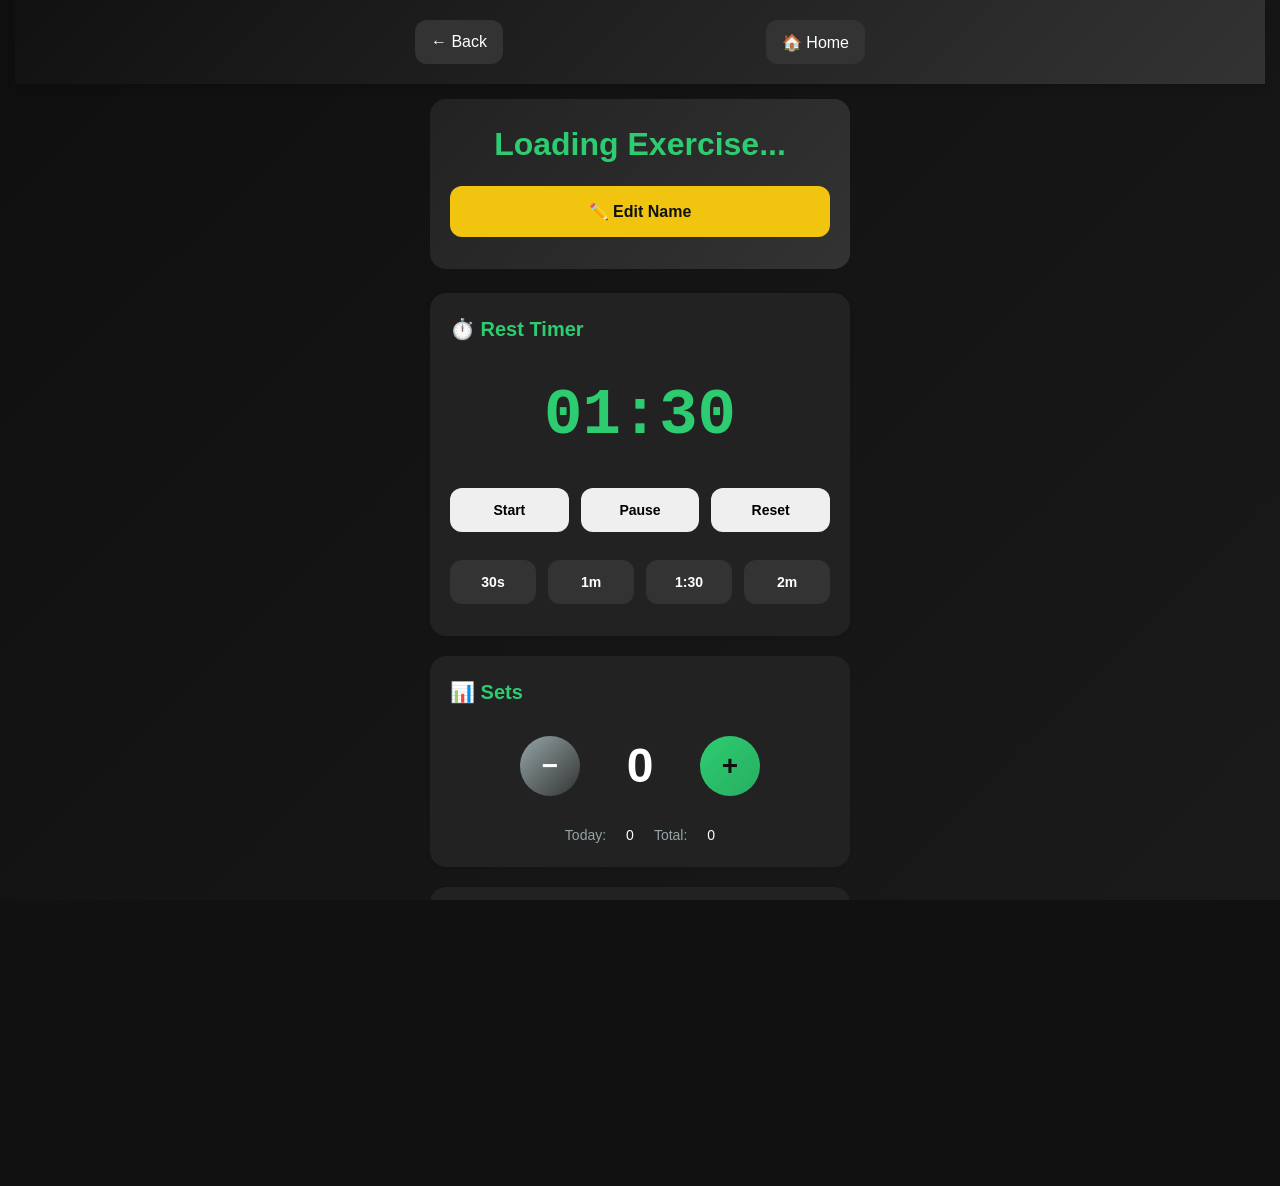
==== exercise.html @ 60d92f63 "Uploaded" ====
<!DOCTYPE html>
<html lang="en">
<head>
    <meta charset="UTF-8">
    <title>Exercise Details</title>
    <meta name="viewport" content="width=device-width, initial-scale=1.0, maximum-scale=1.0, user-scalable=no, viewport-fit=cover">
    <link rel="stylesheet" href="style.css">
</head>
<body>

<header class="page-header">
    <div class="header-content">
        <button class="back-btn" onclick="goBack()">← Back</button>
        <button class="home-btn" onclick="goHome()">🏠 Home</button>
    </div>
</header>

<div class="container">
    <div class="exercise-header">
        <h1 id="exerciseTitle">Loading Exercise...</h1>
        <button id="editName" class="edit-btn">✏️ Edit Name</button>
    </div>

    <!-- Timer Section -->
    <div class="timer-box">
        <h2>⏱️ Rest Timer</h2>
        <div class="timer-display" id="timerDisplay">01:30</div>
        <div class="timer-controls">
            <button class="timer-btn" id="timerStart">Start</button>
            <button class="timer-btn" id="timerPause">Pause</button>
            <button class="timer-btn" id="timerReset">Reset</button>
        </div>
        <div class="timer-presets">
            <button class="preset-btn" data-time="30">30s</button>
            <button class="preset-btn" data-time="60">1m</button>
            <button class="preset-btn" data-time="90">1:30</button>
            <button class="preset-btn" data-time="120">2m</button>
        </div>
    </div>

    <!-- Sets Counter -->
    <div class="counter-box">
        <h2>📊 Sets</h2>
        <div class="counter-controls">
            <button class="btn dec-btn" id="set-dec">−</button>
            <span class="counter-value" id="set-value">0</span>
            <button class="btn inc-btn" id="set-inc">+</button>
        </div>
        <div class="counter-history">
            <span class="history-label">Today:</span>
            <span id="todaySets">0</span>
            <span class="history-label">Total:</span>
            <span id="totalSets">0</span>
        </div>
    </div>

    <!-- Reps Counter -->
    <div class="counter-box">
        <h2>🔄 Reps</h2>
        <div class="counter-controls">
            <button class="btn dec-btn" id="rep-dec">−</button>
            <span class="counter-value" id="rep-value">0</span>
            <button class="btn inc-btn" id="rep-inc">+</button>
        </div>
        <div class="counter-history">
            <span class="history-label">Today:</span>
            <span id="todayReps">0</span>
            <span class="history-label">Total:</span>
            <span id="totalReps">0</span>
        </div>
    </div>

    <!-- Weight Input -->
    <div class="counter-box">
        <h2>🏋️‍♂️ Weight (kg)</h2>
        <label for="weight-input" class="sr-only">Enter weight in kilograms</label>
        <input id="weight-input" type="number" step="0.1" min="0" placeholder="0.0" class="weight-input">
        <div class="weight-history">
            <span class="history-label">Last:</span>
            <span id="lastWeight">0.0</span>
            <span class="history-label">Best:</span>
            <span id="bestWeight">0.0</span>
        </div>
    </div>

    <!-- Notes Section -->
    <div class="notes-box">
        <h2>📝 Notes</h2>
        <textarea id="exerciseNotes" placeholder="Add notes about this exercise (form, tips, how it felt...)"></textarea>
    </div>

    <!-- Action Buttons -->
    <div class="action-buttons">
        <button id="saveSession" class="save-btn">💾 Save Session</button>
        <button id="reset" class="reset-btn">🔄 Reset Counters</button>
        <button id="viewHistory" class="history-btn">📊 View History</button>
    </div>

    <!-- Stats Summary -->
    <div class="stats-box" id="statsBox">
        <h3>📈 Session Summary</h3>
        <div class="stats-grid">
            <div class="stat-item">
                <span class="stat-label">Volume</span>
                <span class="stat-value" id="volumeStat">0 kg</span>
            </div>
            <div class="stat-item">
                <span class="stat-label">Sets × Reps</span>
                <span class="stat-value" id="totalRepsStat">0</span>
            </div>
            <div class="stat-item">
                <span class="stat-label">Time</span>
                <span class="stat-value" id="timeStat">0m</span>
            </div>
        </div>
    </div>
</div>

<script src="app.js"></script>
</body>
</html>
---- style.css ----
html {
    -webkit-text-size-adjust: 100%;
    -ms-text-size-adjust: 100%;
    text-size-adjust: 100%;
    height: 100%;
    overflow-x: hidden;
    touch-action: manipulation;
}
/* ========================= */
/* CSS Variables & Reset */
/* ========================= */
:root {
    /* Colors */
    --primary: #2ecc71;
    --primary-dark: #27ae60;
    --secondary: #3498db;
    --secondary-dark: #2980b9;
    --danger: #e74c3c;
    --danger-dark: #c0392b;
    --warning: #f1c40f;
    --warning-dark: #d4ac0d;
    --dark: #111111;
    --dark-light: #222222;
    --dark-lighter: #333333;
    --light: #ffffff;
    --gray: #95a5a6;
    
    /* Spacing */
    --spacing-xs: 8px;
    --spacing-sm: 12px;
    --spacing-md: 16px;
    --spacing-lg: 20px;
    --spacing-xl: 24px;
    --spacing-xxl: 32px;
    
    /* Border Radius */
    --radius-sm: 8px;
    --radius-md: 12px;
    --radius-lg: 16px;
    --radius-xl: 20px;
    --radius-round: 50%;
    
    /* Shadows */
    --shadow-sm: 0 2px 4px rgba(0,0,0,0.1);
    --shadow-md: 0 4px 8px rgba(0,0,0,0.15);
    --shadow-lg: 0 8px 16px rgba(0,0,0,0.2);


    /* ... الألوان والإعدادات الأخرى ... */
    
    /* Mobile viewport height fix */
    --vh: 1vh;
    
    /* Spacing for mobile */
    --safe-area-inset-top: env(safe-area-inset-top, 0px);
    --safe-area-inset-bottom: env(safe-area-inset-bottom, 0px);
    --safe-area-inset-left: env(safe-area-inset-left, 0px);
    --safe-area-inset-right: env(safe-area-inset-right, 0px);
}
/* Use this for full height elements */
.full-height {
    height: 100vh; /* Fallback */
    height: calc(var(--vh, 1vh) * 100);
}


/* Reset & Base */
* {
    margin: 0;
    padding: 0;
    box-sizing: border-box;
}

body {
    background: linear-gradient(135deg, #0f0f0f 0%, #1a1a1a 100%);
    color: var(--light);
    font-family: -apple-system, BlinkMacSystemFont, 'Segoe UI', Roboto, Oxygen, Ubuntu, sans-serif;
    min-height: 100vh;
    line-height: 1.6;
    min-height: 100vh;
    min-height: -webkit-fill-available; /* For Safari */
    height: 100%;
    width: 100%;
    overflow-x: hidden;
    position: relative;
    -webkit-overflow-scrolling: touch;
    overscroll-behavior: none;
}
@supports (-webkit-touch-callout: none) {
    body {
        min-height: -webkit-fill-available;
    }
}

/* Accessibility */
.sr-only {
    position: absolute;
    width: 1px;
    height: 1px;
    padding: 0;
    margin: -1px;
    overflow: hidden;
    clip: rect(0, 0, 0, 0);
    border: 0;
}

/* Header */
.page-header {
    background: linear-gradient(135deg, var(--dark) 0%, var(--dark-lighter) 100%);
    padding: var(--spacing-lg);
    box-shadow: var(--shadow-md);
    position: sticky;
    top: 0;
    z-index: 100;
}

.header-content {
    max-width: 450px;
    margin: 0 auto;
    display: flex;
    justify-content: space-between;
    align-items: center;
}

.back-btn, .home-btn {
    background: var(--dark-lighter);
    color: var(--light);
    border: none;
    padding: var(--spacing-sm) var(--spacing-md);
    border-radius: var(--radius-md);
    cursor: pointer;
    font-size: 16px;
    transition: all 0.3s ease;
}

.back-btn:hover, .home-btn:hover {
    background: var(--secondary);
    transform: translateY(-2px);
}

/* Container */
.container {
    max-width: 450px;
    margin: 0 auto;
    padding: 15px;
    padding-top: max(15px, var(--safe-area-inset-top));
    padding-bottom: max(15px, var(--safe-area-inset-bottom));
    padding-left: max(15px, var(--safe-area-inset-left));
    padding-right: max(15px, var(--safe-area-inset-right));
    min-height: auto;
    box-sizing: border-box;
}

/* Page Titles */
.page-title {
    text-align: center;
    margin-bottom: var(--spacing-xl);
    padding: var(--spacing-lg);
    background: var(--dark-light);
    border-radius: var(--radius-lg);
    box-shadow: var(--shadow-sm);
}

.page-title h2 {
    font-size: 28px;
    margin-bottom: var(--spacing-sm);
    color: var(--primary);
}

.page-description {
    color: var(--gray);
    font-size: 14px;
}

/* Input Groups */
.input-group {
    background: var(--dark-light);
    padding: var(--spacing-lg);
    border-radius: var(--radius-lg);
    margin-bottom: var(--spacing-xl);
    box-shadow: var(--shadow-md);
}

.input-label {
    display: block;
    margin-bottom: var(--spacing-sm);
    color: var(--gray);
    font-size: 14px;
    font-weight: 500;
}

input[type="text"], input[type="number"], textarea {
    width: 100%;
    padding: var(--spacing-md);
    background: var(--dark);
    border: 2px solid var(--dark-lighter);
    border-radius: var(--radius-md);
    color: var(--light);
    font-size: 16px;
    margin-bottom: var(--spacing-md);
    transition: all 0.3s ease;
}

input[type="text"]:focus, 
input[type="number"]:focus,
textarea:focus {
    outline: none;
    border-color: var(--primary);
    box-shadow: 0 0 0 3px rgba(46, 204, 113, 0.2);
}

/* Buttons */
.primary-btn, .edit-btn, .timer-btn, .preset-btn, .save-btn, 
.reset-btn, .history-btn, .btn {
    width: 100%;
    padding: var(--spacing-md);
    border: none;
    border-radius: var(--radius-md);
    font-size: 16px;
    font-weight: 600;
    cursor: pointer;
    transition: all 0.3s ease;
    margin-bottom: var(--spacing-sm);
    display: flex;
    align-items: center;
    justify-content: center;
    gap: 8px;
}

.primary-btn {
    background: linear-gradient(135deg, var(--primary) 0%, var(--primary-dark) 100%);
    color: var(--dark);
}

.primary-btn:hover {
    transform: translateY(-2px);
    box-shadow: var(--shadow-lg);
}

.edit-btn {
    background: var(--warning);
    color: var(--dark);
}

.edit-btn:hover {
    background: var(--warning-dark);
}

.save-btn {
    background: linear-gradient(135deg, var(--secondary) 0%, var(--secondary-dark) 100%);
    color: var(--light);
}

.reset-btn {
    background: var(--danger);
    color: var(--light);
}

.reset-btn:hover {
    background: var(--danger-dark);
}

.history-btn {
    background: var(--dark-lighter);
    color: var(--light);
}

.history-btn:hover {
    background: var(--dark-light);
}

/* Counter Boxes */
.counter-box, .timer-box, .notes-box, .stats-box {
    background: var(--dark-light);
    padding: var(--spacing-lg);
    border-radius: var(--radius-lg);
    margin-bottom: var(--spacing-lg);
    box-shadow: var(--shadow-sm);
}

.counter-box h2, .timer-box h2, .notes-box h2, .stats-box h3 {
    margin-bottom: var(--spacing-md);
    font-size: 20px;
    color: var(--primary);
    display: flex;
    align-items: center;
    gap: 8px;
}

/* Counter Controls */
.counter-controls {
    display: flex;
    justify-content: center;
    align-items: center;
    gap: var(--spacing-lg);
    margin: var(--spacing-lg) 0;
}

.btn {
    width: 60px;
    height: 60px;
    border-radius: var(--radius-round);
    font-size: 28px;
    margin: 0;
    display: flex;
    align-items: center;
    justify-content: center;
}

.inc-btn {
    background: linear-gradient(135deg, var(--primary) 0%, var(--primary-dark) 100%);
    color: var(--dark);
}

.dec-btn {
    background: linear-gradient(135deg, var(--gray) 0%, var(--dark-lighter) 100%);
    color: var(--light);
}

.counter-value {
    font-size: 48px;
    font-weight: bold;
    min-width: 80px;
    text-align: center;
    color: var(--light);
}

/* Timer */
.timer-display {
    font-size: 64px;
    font-weight: bold;
    text-align: center;
    margin: var(--spacing-lg) 0;
    color: var(--primary);
    font-family: 'Courier New', monospace;
}

.timer-controls, .timer-presets {
    display: flex;
    gap: var(--spacing-sm);
    margin-top: var(--spacing-md);
}

.timer-btn, .preset-btn {
    flex: 1;
    padding: var(--spacing-sm);
    font-size: 14px;
}

.preset-btn {
    background: var(--dark-lighter);
    color: var(--light);
}

/* Weight Input */
.weight-input {
    font-size: 32px;
    text-align: center;
    padding: var(--spacing-lg);
    font-weight: bold;
}

/* Notes */
textarea {
    min-height: 100px;
    resize: vertical;
    font-family: inherit;
}

/* Stats */
.stats-grid {
    display: grid;
    grid-template-columns: repeat(3, 1fr);
    gap: var(--spacing-md);
    margin-top: var(--spacing-md);
}

.stat-item {
    background: var(--dark);
    padding: var(--spacing-md);
    border-radius: var(--radius-md);
    text-align: center;
}

.stat-label {
    display: block;
    font-size: 12px;
    color: var(--gray);
    margin-bottom: 4px;
}

.stat-value {
    display: block;
    font-size: 20px;
    font-weight: bold;
    color: var(--primary);
}

/* History & Summary */
.counter-history, .weight-history {
    display: flex;
    justify-content: center;
    gap: var(--spacing-lg);
    margin-top: var(--spacing-md);
    font-size: 14px;
}

.history-label {
    color: var(--gray);
}

/* Lists */
.section {
    background: var(--dark-light);
    padding: var(--spacing-lg);
    border-radius: var(--radius-lg);
    margin-bottom: var(--spacing-lg);
}

.section-title {
    font-size: 18px;
    margin-bottom: var(--spacing-sm);
    color: var(--light);
}

.section-subtitle {
    color: var(--gray);
    font-size: 14px;
    margin-bottom: var(--spacing-md);
}

.item-list {
    list-style: none;
}

.item-list li {
    background: var(--dark);
    padding: var(--spacing-md);
    border-radius: var(--radius-md);
    margin-bottom: var(--spacing-sm);
    display: flex;
    justify-content: space-between;
    align-items: center;
    transition: all 0.3s ease;
}

.item-list li:hover {
    transform: translateX(4px);
    background: var(--dark-lighter);
}

.item-list li button {
    width: auto;
    padding: var(--spacing-sm) var(--spacing-md);
    margin: 0 0 0 var(--spacing-sm);
    font-size: 14px;
}

/* Action Buttons */
.action-buttons {
    display: grid;
    grid-template-columns: 1fr 1fr;
    gap: var(--spacing-sm);
    margin: var(--spacing-xl) 0;
}

/* Responsive */
@media (max-width: 480px) {
    .container {
        padding: var(--spacing-md);
    }
    
    .counter-controls {
        gap: var(--spacing-md);
    }
    
    .btn {
        width: 50px;
        height: 50px;
        font-size: 24px;
    }
    
    .counter-value {
        font-size: 36px;
    }
    
    .timer-display {
        font-size: 48px;
    }
    
    .stats-grid {
        grid-template-columns: 1fr;
    }
    
    .action-buttons {
        grid-template-columns: 1fr;
    }
}

/* Animation */
@keyframes pulse {
    0% { transform: scale(1); }
    50% { transform: scale(1.05); }
    100% { transform: scale(1); }
}

.btn:active, .primary-btn:active {
    animation: pulse 0.3s ease;
}

/* Exercise Header */
.exercise-header {
    text-align: center;
    margin-bottom: var(--spacing-xl);
    padding: var(--spacing-lg);
    background: linear-gradient(135deg, var(--dark-light) 0%, var(--dark-lighter) 100%);
    border-radius: var(--radius-lg);
}

.exercise-header h1 {
    font-size: 32px;
    margin-bottom: var(--spacing-md);
    color: var(--primary);
}

/* Loading States */
.loading {
    opacity: 0.6;
    pointer-events: none;
}

.loading::after {
    content: '';
    position: absolute;
    width: 20px;
    height: 20px;
    border: 2px solid var(--primary);
    border-radius: 50%;
    border-top-color: transparent;
    animation: spin 1s linear infinite;
}

@keyframes spin {
    to { transform: rotate(360deg); }
}

/* Success/Failure States */
.success {
    border-color: var(--primary) !important;
}

.error {
    border-color: var(--danger) !important;
}

.success-message {
    background: var(--primary);
    color: var(--dark);
    padding: var(--spacing-sm);
    border-radius: var(--radius-sm);
    text-align: center;
    margin-top: var(--spacing-sm);
    animation: slideIn 0.3s ease;
}

.error-message {
    background: var(--danger);
    color: var(--light);
    padding: var(--spacing-sm);
    border-radius: var(--radius-sm);
    text-align: center;
    margin-top: var(--spacing-sm);
    animation: slideIn 0.3s ease;
}

@keyframes slideIn {
    from {
        opacity: 0;
        transform: translateY(-10px);
    }
    to {
        opacity: 1;
        transform: translateY(0);
    }
}

/* ========================= */
/* IMPROVED BUTTON STYLES */
/* ========================= */

/* Action Buttons in Lists */
.action-btns {
    display: flex;
    gap: 8px;
}

.action-btn {
    padding: 8px 16px;
    border: 2px solid;
    border-radius: 8px;
    font-size: 14px;
    font-weight: 600;
    cursor: pointer;
    transition: all 0.3s cubic-bezier(0.4, 0, 0.2, 1);
    min-width: 70px;
    text-align: center;
    text-decoration: none;
    display: inline-block;
    box-shadow: 0 2px 4px rgba(0,0,0,0.1);
}

.action-btn:hover {
    transform: translateY(-2px);
    box-shadow: 0 4px 12px rgba(0,0,0,0.2);
}

.action-btn:active {
    transform: translateY(0);
    box-shadow: 0 1px 2px rgba(0,0,0,0.1);
}

/* Specific Button Styles */
.open-btn {
    background: linear-gradient(135deg, #4CAF50 0%, #45a049 100%);
    border-color: #4CAF50;
    color: white;
}

.open-btn:hover {
    background: linear-gradient(135deg, #45a049 0%, #3d8b40 100%);
    border-color: #45a049;
}

.delete-btn {
    background: linear-gradient(135deg, #f44336 0%, #d32f2f 100%);
    border-color: #f44336;
    color: white;
}

.delete-btn:hover {
    background: linear-gradient(135deg, #d32f2f 0%, #b71c1c 100%);
    border-color: #d32f2f;
}

/* Folder Actions Container */
.folder-actions, .exercise-actions {
    display: flex;
    gap: 10px;
    margin-left: 15px;
    flex-shrink: 0;
}

/* Folder & Exercise Info */
.folder-info, .exercise-info {
    flex: 1;
    min-width: 0;
}

.folder-info strong, .exercise-info strong {
    display: block;
    margin-bottom: 4px;
    font-size: 16px;
    color: white;
    white-space: nowrap;
    overflow: hidden;
    text-overflow: ellipsis;
}

.folder-meta, .exercise-meta {
    display: block;
    font-size: 12px;
    color: #95a5a6;
}

/* List Item Improvements */
.item-list li {
    background: linear-gradient(135deg, #222 0%, #2a2a2a 100%);
    padding: 16px 20px;
    border-radius: 12px;
    margin-bottom: 12px;
    display: flex;
    justify-content: space-between;
    align-items: center;
    border: 1px solid #333;
    transition: all 0.3s ease;
}

.item-list li:hover {
    transform: translateY(-3px);
    box-shadow: 0 8px 20px rgba(0,0,0,0.3);
    border-color: #444;
    background: linear-gradient(135deg, #2a2a2a 0%, #333 100%);
}

/* Empty State */
.empty-state {
    text-align: center;
    padding: 30px 20px;
    color: #95a5a6;
    font-style: italic;
    background: transparent;
    border: 2px dashed #333;
}

/* Mobile Responsive Buttons */
@media (max-width: 480px) {
    .folder-actions, .exercise-actions {
        flex-direction: column;
        gap: 8px;
        margin-left: 10px;
    }
    
    .action-btn {
        min-width: 60px;
        padding: 6px 12px;
        font-size: 12px;
    }
    
    .folder-info strong, .exercise-info strong {
        font-size: 14px;
    }
    
    .item-list li {
        flex-direction: column;
        align-items: stretch;
        gap: 12px;
    }
    
    .folder-actions, .exercise-actions {
        margin-left: 0;
        flex-direction: row;
        justify-content: flex-end;
    }
}

/* Button Icons (Optional) */
.open-btn::before {
    content: "→";
    margin-right: 6px;
    font-weight: bold;
}

.delete-btn::before {
    content: "×";
    margin-right: 6px;
    font-weight: bold;
    font-size: 16px;
}

/* Button Focus States */
.action-btn:focus {
    outline: none;
    box-shadow: 0 0 0 3px rgba(76, 175, 80, 0.3);
}

.delete-btn:focus {
    box-shadow: 0 0 0 3px rgba(244, 67, 54, 0.3);
}

/* Button Loading States */
.action-btn.loading {
    opacity: 0.7;
    pointer-events: none;
}

.action-btn.loading::after {
    content: "";
    display: inline-block;
    width: 12px;
    height: 12px;
    margin-left: 8px;
    border: 2px solid white;
    border-radius: 50%;
    border-top-color: transparent;
    animation: spin 1s linear infinite;
}

@keyframes spin {
    to { transform: rotate(360deg); }
}

/* Button Group Container */
.actions-container {
    display: flex;
    gap: 10px;
    background: rgba(0,0,0,0.2);
    padding: 8px;
    border-radius: 10px;
    backdrop-filter: blur(10px);
}
/* ========================= */
/* ENHANCED UI COMPONENTS */
/* ========================= */

/* Modern Card Design */
.item-list li {
    background: linear-gradient(145deg, #1e1e1e, #232323);
    box-shadow: 
        8px 8px 16px #0a0a0a,
        -8px -8px 16px #2e2e2e;
    border: 1px solid rgba(255, 255, 255, 0.05);
    position: relative;
    overflow: hidden;
}

.item-list li::before {
    content: "";
    position: absolute;
    top: 0;
    left: 0;
    width: 4px;
    height: 100%;
    background: linear-gradient(to bottom, #4CAF50, #2196F3);
    opacity: 0.7;
}

/* Smooth Hover Effects */
.item-list li:hover::before {
    width: 6px;
    opacity: 1;
    transition: all 0.3s ease;
}

/* Button Glass Effect */
.action-btn {
    background: rgba(255, 255, 255, 0.1);
    backdrop-filter: blur(10px);
    -webkit-backdrop-filter: blur(10px);
    border: 1px solid rgba(255, 255, 255, 0.1);
    position: relative;
    overflow: hidden;
}

.action-btn::before {
    content: "";
    position: absolute;
    top: 0;
    left: -100%;
    width: 100%;
    height: 100%;
    background: linear-gradient(
        90deg,
        transparent,
        rgba(255, 255, 255, 0.2),
        transparent
    );
    transition: left 0.5s ease;
}

.action-btn:hover::before {
    left: 100%;
}

/* Button Text Glow */
.open-btn {
    text-shadow: 0 0 10px rgba(76, 175, 80, 0.5);
}

.delete-btn {
    text-shadow: 0 0 10px rgba(244, 67, 54, 0.5);
}

/* Modern Border Radius */
.action-btn {
    border-radius: 10px;
}

.item-list li {
    border-radius: 16px;
}

/* Floating Action Button Effect */
.item-list li {
    transition: transform 0.3s ease, box-shadow 0.3s ease;
}

.item-list li:hover {
    transform: translateY(-5px);
    box-shadow: 
        15px 15px 30px #0a0a0a,
        -15px -15px 30px #2e2e2e;
}

/* Button Pulse Animation */
@keyframes pulse {
    0% { transform: scale(1); }
    50% { transform: scale(1.05); }
    100% { transform: scale(1); }
}

.action-btn:active {
    animation: pulse 0.2s ease;
}

/* Gradient Border for Buttons */
.action-btn {
    position: relative;
    z-index: 1;
}

.action-btn::after {
    content: "";
    position: absolute;
    top: -2px;
    left: -2px;
    right: -2px;
    bottom: -2px;
    background: linear-gradient(45deg, 
        rgba(76, 175, 80, 0.3), 
        rgba(33, 150, 243, 0.3), 
        rgba(244, 67, 54, 0.3));
    border-radius: 12px;
    z-index: -1;
    opacity: 0;
    transition: opacity 0.3s ease;
}

.action-btn:hover::after {
    opacity: 1;
}

/* Responsive Adjustments */
@media (max-width: 380px) {
    .action-btns {
        flex-direction: column;
        width: 100%;
    }
    
    .action-btn {
        width: 100%;
        margin-bottom: 5px;
    }
    
    .folder-actions, .exercise-actions {
        width: 100%;
    }
}

/* Prevent body scrolling when not needed */
body.no-scroll {
    overflow: hidden;
    position: fixed;
    width: 100%;
    height: 100%;
}

/* Fix for input zoom on iOS */
input, textarea, select {
    font-size: 16px !important; /* Prevent zoom on focus */
}

/* Prevent elastic scrolling */
html, body {
    overscroll-behavior-y: none;
    -webkit-overflow-scrolling: touch;
}

/* Better scrolling for mobile */
.container {
    -webkit-overflow-scrolling: touch;
    overflow-y: auto;
    max-height: 100vh;
}

/* Fix for Safari 100vh issue */
.container {
    height: 100%;
    max-height: -webkit-fill-available;
}

/* Prevent unwanted scrolling on lists */
.item-list {
    max-height: 60vh;
    overflow-y: auto;
    -webkit-overflow-scrolling: touch;
    overscroll-behavior: contain;
}

/* Custom scrollbar for better UX */
.item-list::-webkit-scrollbar {
    width: 6px;
}

.item-list::-webkit-scrollbar-track {
    background: rgba(255, 255, 255, 0.05);
    border-radius: 10px;
}

.item-list::-webkit-scrollbar-thumb {
    background: rgba(76, 175, 80, 0.5);
    border-radius: 10px;
}

.item-list::-webkit-scrollbar-thumb:hover {
    background: rgba(76, 175, 80, 0.8);
}

/* Fix for modal/overlay scrolling */
.modal-open {
    overflow: hidden;
    position: fixed;
    width: 100%;
    height: 100%;
}

/* Better touch targets for mobile */
button, .action-btn, .btn {
    min-height: 44px; /* Minimum touch target size */
    touch-action: manipulation;
}

input, textarea {
    touch-action: manipulation;
}

/* Prevent text selection on buttons */
button, .btn {
    -webkit-tap-highlight-color: transparent;
    -webkit-touch-callout: none;
    -webkit-user-select: none;
    user-select: none;
}

/* Fix for iOS input shadow */
input, textarea {
    -webkit-appearance: none;
    appearance: none;
    border-radius: var(--radius-md);
}

/* Smooth scrolling */
html {
    scroll-behavior: smooth;
}

/* Hide scrollbar when not needed */
.hide-scrollbar {
    -ms-overflow-style: none;
    scrollbar-width: none;
}

.hide-scrollbar::-webkit-scrollbar {
    display: none;
}

/* Fix for bottom navigation on mobile */
@media (max-width: 480px) {
    body {
        padding-bottom: env(safe-area-inset-bottom);
    }
    
    .container {
        padding-bottom: max(15px, env(safe-area-inset-bottom));
    }
    
    .action-buttons {
        position: sticky;
        bottom: 0;
        background: var(--dark);
        padding: 15px;
        margin: 0 -15px;
        z-index: 100;
    }
}

/* Prevent content shifting when keyboard appears on mobile */
.container {
    display: flex;
    flex-direction: column;
}

/* Fix for Android Chrome pull-to-refresh */
body {
    overscroll-behavior-y: contain;
}

/* Better focus for accessibility */
:focus {
    outline: 2px solid var(--primary);
    outline-offset: 2px;
}

/* Remove focus outline for mouse users */
:focus:not(:focus-visible) {
    outline: none;
}

/* Add padding for iPhone notch */
@supports (padding: max(0px)) {
    body, .header {
        padding-left: max(15px, env(safe-area-inset-left));
        padding-right: max(15px, env(safe-area-inset-right));
        padding-top: max(15px, env(safe-area-inset-top));
    }
}

/* ======================== */
/* PWA STYLES */
/* ======================== */

/* App installed styles */
.installed-app {
    padding-top: env(safe-area-inset-top);
    padding-bottom: env(safe-area-inset-bottom);
}

.installed-app .page-header {
    padding-top: calc(15px + env(safe-area-inset-top));
}

/* Status bar color for iOS */
@supports (padding-top: env(safe-area-inset-top)) {
    body {
        padding-top: env(safe-area-inset-top);
        background-color: #111;
    }
}

/* Offline mode */
.offline {
    position: relative;
}

.offline::after {
    content: "OFFLINE";
    position: fixed;
    top: env(safe-area-inset-top);
    right: 10px;
    background: #e74c3c;
    color: white;
    padding: 4px 8px;
    font-size: 10px;
    border-radius: 4px;
    z-index: 10000;
    font-weight: bold;
}

/* Splash screen styles */
.app-splash {
    position: fixed;
    top: 0;
    left: 0;
    width: 100%;
    height: 100%;
    background: linear-gradient(135deg, #111 0%, #222 100%);
    display: flex;
    flex-direction: column;
    justify-content: center;
    align-items: center;
    z-index: 9999;
    transition: opacity 0.5s ease;
}

.app-splash.hidden {
    opacity: 0;
    pointer-events: none;
}

.app-splash .logo {
    width: 120px;
    height: 120px;
    margin-bottom: 20px;
    background: linear-gradient(135deg, #2ecc71 0%, #3498db 100%);
    border-radius: 25px;
    display: flex;
    justify-content: center;
    align-items: center;
    font-size: 50px;
    color: white;
    box-shadow: 0 10px 30px rgba(0,0,0,0.3);
}

.app-splash .loading-text {
    color: #95a5a6;
    font-size: 16px;
    margin-top: 20px;
}

/* Launch screen for iOS */
@media (display-mode: standalone) {
    body {
        -webkit-tap-highlight-color: transparent;
    }
    
    .container {
        padding-top: max(20px, env(safe-area-inset-top));
    }
}

/* Prevent text selection in app mode */
@media (display-mode: standalone) {
    * {
        -webkit-user-select: none;
        user-select: none;
    }
    
    input, textarea {
        -webkit-user-select: text;
        user-select: text;
    }
}
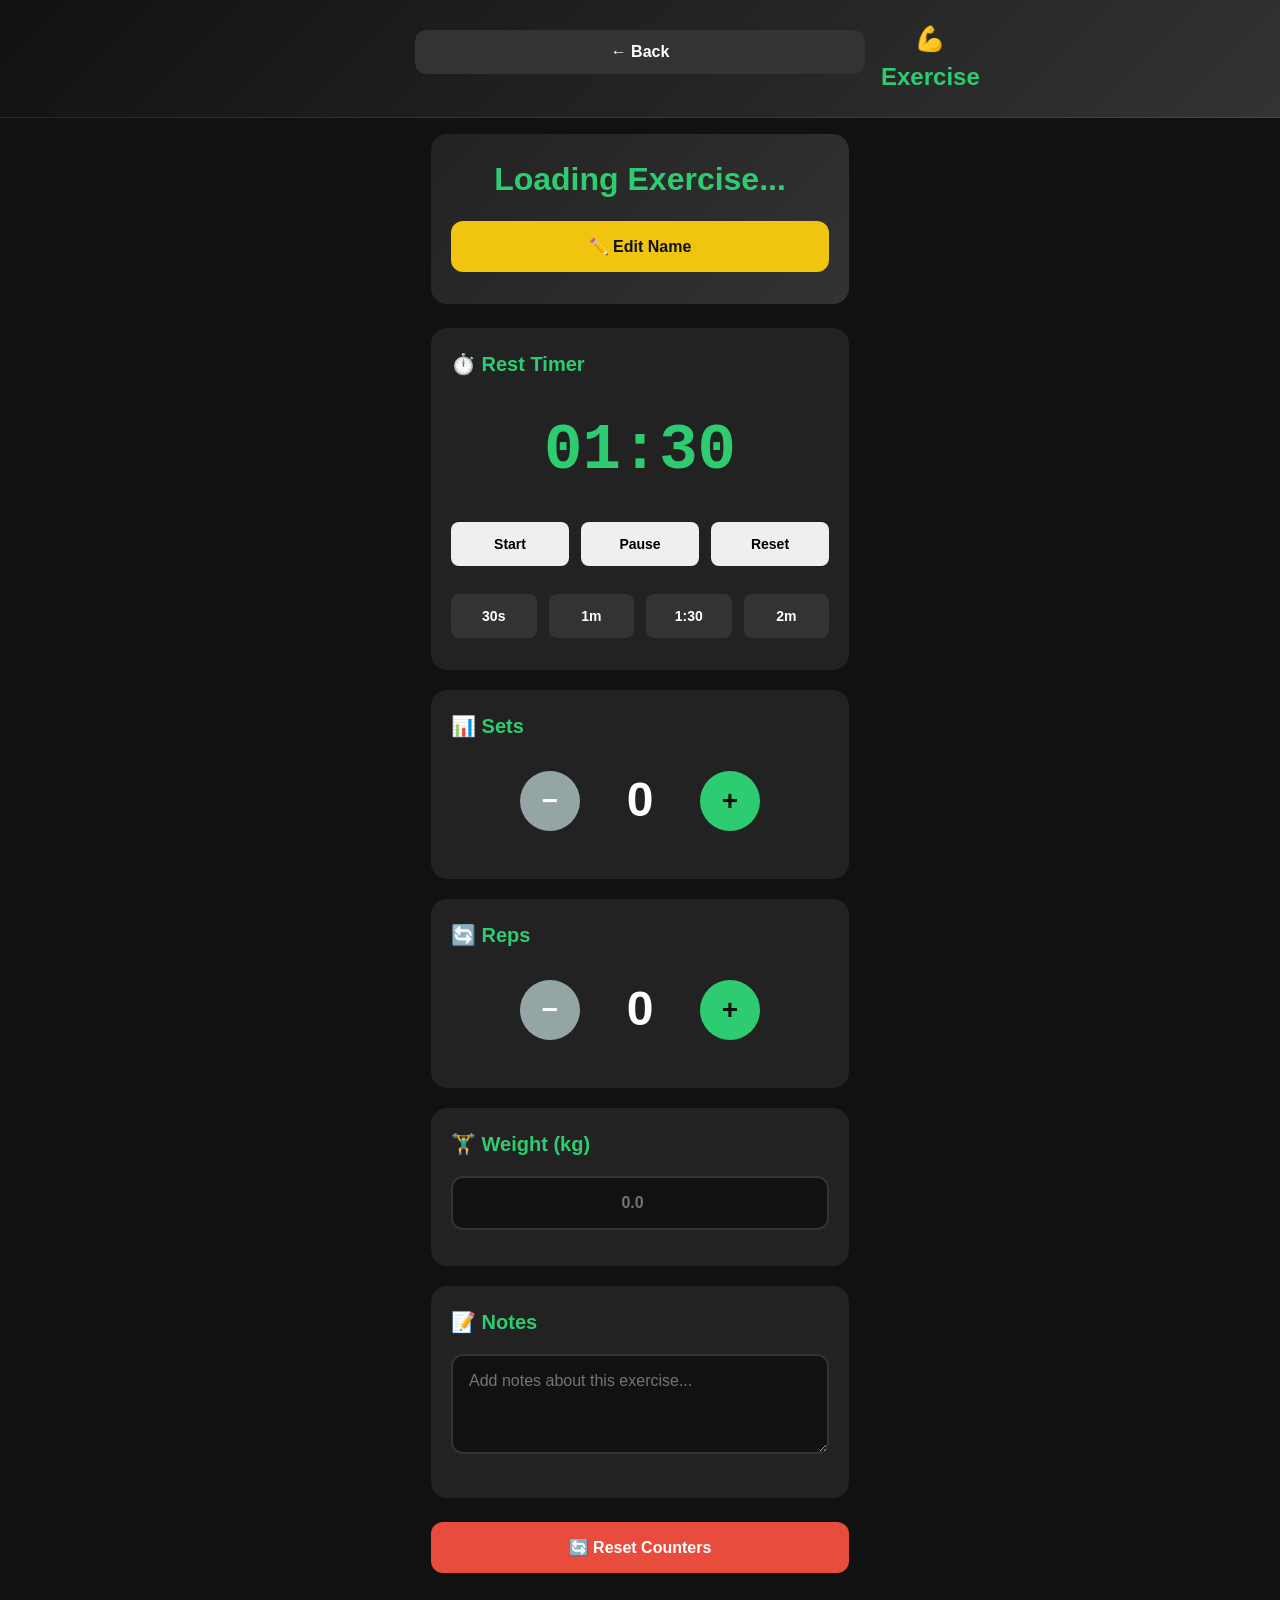
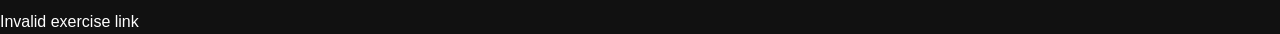
==== commit ce4c28dd: "Updating is done" ====
--- a/exercise.html
+++ b/exercise.html
@@ -2,8 +2,13 @@
 <html lang="en">
 <head>
     <meta charset="UTF-8">
+    <meta name="viewport" content="width=device-width, initial-scale=1.0">
+    <meta name="theme-color" content="#2ecc71">
+    <link rel="manifest" href="manifest.json">
+    <meta name="apple-mobile-web-app-capable" content="yes">
+    <meta name="mobile-web-app-capable" content="yes">
+    
     <title>Exercise Details</title>
-    <meta name="viewport" content="width=device-width, initial-scale=1.0, maximum-scale=1.0, user-scalable=no, viewport-fit=cover">
     <link rel="stylesheet" href="style.css">
 </head>
 <body>
@@ -11,7 +16,7 @@
 <header class="page-header">
     <div class="header-content">
         <button class="back-btn" onclick="goBack()">← Back</button>
-        <button class="home-btn" onclick="goHome()">🏠 Home</button>
+        <h1>💪 Exercise</h1>
     </div>
 </header>
 
@@ -46,12 +51,6 @@
             <span class="counter-value" id="set-value">0</span>
             <button class="btn inc-btn" id="set-inc">+</button>
         </div>
-        <div class="counter-history">
-            <span class="history-label">Today:</span>
-            <span id="todaySets">0</span>
-            <span class="history-label">Total:</span>
-            <span id="totalSets">0</span>
-        </div>
     </div>
 
     <!-- Reps Counter -->
@@ -62,58 +61,22 @@
             <span class="counter-value" id="rep-value">0</span>
             <button class="btn inc-btn" id="rep-inc">+</button>
         </div>
-        <div class="counter-history">
-            <span class="history-label">Today:</span>
-            <span id="todayReps">0</span>
-            <span class="history-label">Total:</span>
-            <span id="totalReps">0</span>
-        </div>
     </div>
 
     <!-- Weight Input -->
     <div class="counter-box">
         <h2>🏋️‍♂️ Weight (kg)</h2>
-        <label for="weight-input" class="sr-only">Enter weight in kilograms</label>
         <input id="weight-input" type="number" step="0.1" min="0" placeholder="0.0" class="weight-input">
-        <div class="weight-history">
-            <span class="history-label">Last:</span>
-            <span id="lastWeight">0.0</span>
-            <span class="history-label">Best:</span>
-            <span id="bestWeight">0.0</span>
-        </div>
     </div>
 
     <!-- Notes Section -->
     <div class="notes-box">
         <h2>📝 Notes</h2>
-        <textarea id="exerciseNotes" placeholder="Add notes about this exercise (form, tips, how it felt...)"></textarea>
+        <textarea id="exerciseNotes" placeholder="Add notes about this exercise..."></textarea>
     </div>
 
-    <!-- Action Buttons -->
-    <div class="action-buttons">
-        <button id="saveSession" class="save-btn">💾 Save Session</button>
-        <button id="reset" class="reset-btn">🔄 Reset Counters</button>
-        <button id="viewHistory" class="history-btn">📊 View History</button>
-    </div>
-
-    <!-- Stats Summary -->
-    <div class="stats-box" id="statsBox">
-        <h3>📈 Session Summary</h3>
-        <div class="stats-grid">
-            <div class="stat-item">
-                <span class="stat-label">Volume</span>
-                <span class="stat-value" id="volumeStat">0 kg</span>
-            </div>
-            <div class="stat-item">
-                <span class="stat-label">Sets × Reps</span>
-                <span class="stat-value" id="totalRepsStat">0</span>
-            </div>
-            <div class="stat-item">
-                <span class="stat-label">Time</span>
-                <span class="stat-value" id="timeStat">0m</span>
-            </div>
-        </div>
-    </div>
+    <!-- Reset Button Only -->
+    <button id="reset" class="reset-btn">🔄 Reset Counters</button>
 </div>
 
 <script src="app.js"></script>
--- a/style.css
+++ b/style.css
@@ -1,14 +1,18 @@
-html {
-    -webkit-text-size-adjust: 100%;
-    -ms-text-size-adjust: 100%;
-    text-size-adjust: 100%;
-    height: 100%;
-    overflow-x: hidden;
-    touch-action: manipulation;
-}
 /* ========================= */
-/* CSS Variables & Reset */
+/* GYM TRACKER - MOBILE CSS */
 /* ========================= */
+
+/* ======================== */
+/* RESET & BASE STYLES */
+/* ======================== */
+
+* {
+    margin: 0;
+    padding: 0;
+    box-sizing: border-box;
+    -webkit-tap-highlight-color: transparent;
+}
+
 :root {
     /* Colors */
     --primary: #2ecc71;
@@ -39,79 +43,49 @@
     --radius-lg: 16px;
     --radius-xl: 20px;
     --radius-round: 50%;
-    
-    /* Shadows */
-    --shadow-sm: 0 2px 4px rgba(0,0,0,0.1);
-    --shadow-md: 0 4px 8px rgba(0,0,0,0.15);
-    --shadow-lg: 0 8px 16px rgba(0,0,0,0.2);
-
-
-    /* ... الألوان والإعدادات الأخرى ... */
-    
-    /* Mobile viewport height fix */
-    --vh: 1vh;
-    
-    /* Spacing for mobile */
-    --safe-area-inset-top: env(safe-area-inset-top, 0px);
-    --safe-area-inset-bottom: env(safe-area-inset-bottom, 0px);
-    --safe-area-inset-left: env(safe-area-inset-left, 0px);
-    --safe-area-inset-right: env(safe-area-inset-right, 0px);
-}
-/* Use this for full height elements */
-.full-height {
-    height: 100vh; /* Fallback */
-    height: calc(var(--vh, 1vh) * 100);
-}
-
-
-/* Reset & Base */
-* {
-    margin: 0;
-    padding: 0;
-    box-sizing: border-box;
+}
+
+/* ======================== */
+/* NATURAL SCROLLING */
+/* ======================== */
+
+html {
+    scroll-behavior: smooth;
 }
 
 body {
-    background: linear-gradient(135deg, #0f0f0f 0%, #1a1a1a 100%);
+    background: var(--dark);
     color: var(--light);
     font-family: -apple-system, BlinkMacSystemFont, 'Segoe UI', Roboto, Oxygen, Ubuntu, sans-serif;
-    min-height: 100vh;
     line-height: 1.6;
     min-height: 100vh;
-    min-height: -webkit-fill-available; /* For Safari */
-    height: 100%;
-    width: 100%;
+    padding: 0;
+    margin: 0;
     overflow-x: hidden;
-    position: relative;
-    -webkit-overflow-scrolling: touch;
-    overscroll-behavior: none;
-}
-@supports (-webkit-touch-callout: none) {
-    body {
-        min-height: -webkit-fill-available;
-    }
-}
-
-/* Accessibility */
-.sr-only {
-    position: absolute;
-    width: 1px;
-    height: 1px;
-    padding: 0;
-    margin: -1px;
-    overflow: hidden;
-    clip: rect(0, 0, 0, 0);
-    border: 0;
-}
-
-/* Header */
+}
+
+/* ======================== */
+/* MAIN CONTAINER */
+/* ======================== */
+
+.container {
+    max-width: 450px;
+    margin: 0 auto;
+    padding: var(--spacing-md);
+    padding-bottom: var(--spacing-xl);
+}
+
+/* ======================== */
+/* HEADER */
+/* ======================== */
+
 .page-header {
     background: linear-gradient(135deg, var(--dark) 0%, var(--dark-lighter) 100%);
     padding: var(--spacing-lg);
-    box-shadow: var(--shadow-md);
     position: sticky;
     top: 0;
     z-index: 100;
+    border-bottom: 1px solid rgba(255, 255, 255, 0.1);
 }
 
 .header-content {
@@ -120,51 +94,52 @@
     display: flex;
     justify-content: space-between;
     align-items: center;
-}
-
-.back-btn, .home-btn {
+    gap: var(--spacing-md);
+}
+
+.back-btn {
     background: var(--dark-lighter);
     color: var(--light);
     border: none;
     padding: var(--spacing-sm) var(--spacing-md);
     border-radius: var(--radius-md);
+    font-size: 16px;
     cursor: pointer;
-    font-size: 16px;
-    transition: all 0.3s ease;
-}
-
-.back-btn:hover, .home-btn:hover {
-    background: var(--secondary);
-    transform: translateY(-2px);
-}
-
-/* Container */
-.container {
-    max-width: 450px;
-    margin: 0 auto;
-    padding: 15px;
-    padding-top: max(15px, var(--safe-area-inset-top));
-    padding-bottom: max(15px, var(--safe-area-inset-bottom));
-    padding-left: max(15px, var(--safe-area-inset-left));
-    padding-right: max(15px, var(--safe-area-inset-right));
-    min-height: auto;
-    box-sizing: border-box;
-}
-
-/* Page Titles */
+    flex-shrink: 0;
+}
+
+.page-header h1 {
+    font-size: 24px;
+    color: var(--primary);
+    margin: 0;
+    text-align: center;
+    flex: 1;
+}
+
+.subtitle {
+    color: var(--gray);
+    font-size: 14px;
+    text-align: center;
+    margin-top: var(--spacing-xs);
+}
+
+/* ======================== */
+/* PAGE TITLES & SECTIONS */
+/* ======================== */
+
 .page-title {
     text-align: center;
     margin-bottom: var(--spacing-xl);
     padding: var(--spacing-lg);
     background: var(--dark-light);
     border-radius: var(--radius-lg);
-    box-shadow: var(--shadow-sm);
+    margin-top: var(--spacing-md);
 }
 
 .page-title h2 {
-    font-size: 28px;
+    font-size: 24px;
     margin-bottom: var(--spacing-sm);
-    color: var(--primary);
+    color: var(--light);
 }
 
 .page-description {
@@ -172,13 +147,34 @@
     font-size: 14px;
 }
 
-/* Input Groups */
+.section {
+    background: var(--dark-light);
+    padding: var(--spacing-lg);
+    border-radius: var(--radius-lg);
+    margin-bottom: var(--spacing-lg);
+}
+
+.section-title {
+    font-size: 18px;
+    margin-bottom: var(--spacing-sm);
+    color: var(--light);
+}
+
+.section-subtitle {
+    color: var(--gray);
+    font-size: 14px;
+    margin-bottom: var(--spacing-md);
+}
+
+/* ======================== */
+/* INPUT GROUPS */
+/* ======================== */
+
 .input-group {
     background: var(--dark-light);
     padding: var(--spacing-lg);
     border-radius: var(--radius-lg);
     margin-bottom: var(--spacing-xl);
-    box-shadow: var(--shadow-md);
 }
 
 .input-label {
@@ -189,7 +185,13 @@
     font-weight: 500;
 }
 
-input[type="text"], input[type="number"], textarea {
+/* ======================== */
+/* INPUTS & TEXTAREAS */
+/* ======================== */
+
+input[type="text"],
+input[type="number"],
+textarea {
     width: 100%;
     padding: var(--spacing-md);
     background: var(--dark);
@@ -201,7 +203,7 @@
     transition: all 0.3s ease;
 }
 
-input[type="text"]:focus, 
+input[type="text"]:focus,
 input[type="number"]:focus,
 textarea:focus {
     outline: none;
@@ -209,9 +211,30 @@
     box-shadow: 0 0 0 3px rgba(46, 204, 113, 0.2);
 }
 
-/* Buttons */
-.primary-btn, .edit-btn, .timer-btn, .preset-btn, .save-btn, 
-.reset-btn, .history-btn, .btn {
+.weight-input {
+    font-size: 32px;
+    text-align: center;
+    padding: var(--spacing-lg);
+    font-weight: bold;
+}
+
+textarea {
+    min-height: 100px;
+    resize: vertical;
+    font-family: inherit;
+}
+
+/* ======================== */
+/* BUTTONS */
+/* ======================== */
+
+button,
+.primary-btn,
+.edit-btn,
+.timer-btn,
+.preset-btn,
+.reset-btn,
+.btn {
     width: 100%;
     padding: var(--spacing-md);
     border: none;
@@ -219,22 +242,23 @@
     font-size: 16px;
     font-weight: 600;
     cursor: pointer;
-    transition: all 0.3s ease;
+    transition: all 0.2s ease;
     margin-bottom: var(--spacing-sm);
     display: flex;
     align-items: center;
     justify-content: center;
     gap: 8px;
+    min-height: 44px;
 }
 
 .primary-btn {
-    background: linear-gradient(135deg, var(--primary) 0%, var(--primary-dark) 100%);
+    background: var(--primary);
     color: var(--dark);
 }
 
 .primary-btn:hover {
-    transform: translateY(-2px);
-    box-shadow: var(--shadow-lg);
+    background: var(--primary-dark);
+    transform: translateY(-1px);
 }
 
 .edit-btn {
@@ -246,349 +270,10 @@
     background: var(--warning-dark);
 }
 
-.save-btn {
-    background: linear-gradient(135deg, var(--secondary) 0%, var(--secondary-dark) 100%);
-    color: var(--light);
-}
-
-.reset-btn {
-    background: var(--danger);
-    color: var(--light);
-}
-
-.reset-btn:hover {
-    background: var(--danger-dark);
-}
-
-.history-btn {
-    background: var(--dark-lighter);
-    color: var(--light);
-}
-
-.history-btn:hover {
-    background: var(--dark-light);
-}
-
-/* Counter Boxes */
-.counter-box, .timer-box, .notes-box, .stats-box {
-    background: var(--dark-light);
-    padding: var(--spacing-lg);
-    border-radius: var(--radius-lg);
-    margin-bottom: var(--spacing-lg);
-    box-shadow: var(--shadow-sm);
-}
-
-.counter-box h2, .timer-box h2, .notes-box h2, .stats-box h3 {
-    margin-bottom: var(--spacing-md);
-    font-size: 20px;
-    color: var(--primary);
-    display: flex;
-    align-items: center;
-    gap: 8px;
-}
-
-/* Counter Controls */
-.counter-controls {
-    display: flex;
-    justify-content: center;
-    align-items: center;
-    gap: var(--spacing-lg);
-    margin: var(--spacing-lg) 0;
-}
-
-.btn {
-    width: 60px;
-    height: 60px;
-    border-radius: var(--radius-round);
-    font-size: 28px;
-    margin: 0;
-    display: flex;
-    align-items: center;
-    justify-content: center;
-}
-
-.inc-btn {
-    background: linear-gradient(135deg, var(--primary) 0%, var(--primary-dark) 100%);
-    color: var(--dark);
-}
-
-.dec-btn {
-    background: linear-gradient(135deg, var(--gray) 0%, var(--dark-lighter) 100%);
-    color: var(--light);
-}
-
-.counter-value {
-    font-size: 48px;
-    font-weight: bold;
-    min-width: 80px;
-    text-align: center;
-    color: var(--light);
-}
-
-/* Timer */
-.timer-display {
-    font-size: 64px;
-    font-weight: bold;
-    text-align: center;
-    margin: var(--spacing-lg) 0;
-    color: var(--primary);
-    font-family: 'Courier New', monospace;
-}
-
-.timer-controls, .timer-presets {
-    display: flex;
-    gap: var(--spacing-sm);
-    margin-top: var(--spacing-md);
-}
-
-.timer-btn, .preset-btn {
-    flex: 1;
-    padding: var(--spacing-sm);
-    font-size: 14px;
-}
-
-.preset-btn {
-    background: var(--dark-lighter);
-    color: var(--light);
-}
-
-/* Weight Input */
-.weight-input {
-    font-size: 32px;
-    text-align: center;
-    padding: var(--spacing-lg);
-    font-weight: bold;
-}
-
-/* Notes */
-textarea {
-    min-height: 100px;
-    resize: vertical;
-    font-family: inherit;
-}
-
-/* Stats */
-.stats-grid {
-    display: grid;
-    grid-template-columns: repeat(3, 1fr);
-    gap: var(--spacing-md);
-    margin-top: var(--spacing-md);
-}
-
-.stat-item {
-    background: var(--dark);
-    padding: var(--spacing-md);
-    border-radius: var(--radius-md);
-    text-align: center;
-}
-
-.stat-label {
-    display: block;
-    font-size: 12px;
-    color: var(--gray);
-    margin-bottom: 4px;
-}
-
-.stat-value {
-    display: block;
-    font-size: 20px;
-    font-weight: bold;
-    color: var(--primary);
-}
-
-/* History & Summary */
-.counter-history, .weight-history {
-    display: flex;
-    justify-content: center;
-    gap: var(--spacing-lg);
-    margin-top: var(--spacing-md);
-    font-size: 14px;
-}
-
-.history-label {
-    color: var(--gray);
-}
-
-/* Lists */
-.section {
-    background: var(--dark-light);
-    padding: var(--spacing-lg);
-    border-radius: var(--radius-lg);
-    margin-bottom: var(--spacing-lg);
-}
-
-.section-title {
-    font-size: 18px;
-    margin-bottom: var(--spacing-sm);
-    color: var(--light);
-}
-
-.section-subtitle {
-    color: var(--gray);
-    font-size: 14px;
-    margin-bottom: var(--spacing-md);
-}
-
-.item-list {
-    list-style: none;
-}
-
-.item-list li {
-    background: var(--dark);
-    padding: var(--spacing-md);
-    border-radius: var(--radius-md);
-    margin-bottom: var(--spacing-sm);
-    display: flex;
-    justify-content: space-between;
-    align-items: center;
-    transition: all 0.3s ease;
-}
-
-.item-list li:hover {
-    transform: translateX(4px);
-    background: var(--dark-lighter);
-}
-
-.item-list li button {
-    width: auto;
-    padding: var(--spacing-sm) var(--spacing-md);
-    margin: 0 0 0 var(--spacing-sm);
-    font-size: 14px;
-}
-
-/* Action Buttons */
-.action-buttons {
-    display: grid;
-    grid-template-columns: 1fr 1fr;
-    gap: var(--spacing-sm);
-    margin: var(--spacing-xl) 0;
-}
-
-/* Responsive */
-@media (max-width: 480px) {
-    .container {
-        padding: var(--spacing-md);
-    }
-    
-    .counter-controls {
-        gap: var(--spacing-md);
-    }
-    
-    .btn {
-        width: 50px;
-        height: 50px;
-        font-size: 24px;
-    }
-    
-    .counter-value {
-        font-size: 36px;
-    }
-    
-    .timer-display {
-        font-size: 48px;
-    }
-    
-    .stats-grid {
-        grid-template-columns: 1fr;
-    }
-    
-    .action-buttons {
-        grid-template-columns: 1fr;
-    }
-}
-
-/* Animation */
-@keyframes pulse {
-    0% { transform: scale(1); }
-    50% { transform: scale(1.05); }
-    100% { transform: scale(1); }
-}
-
-.btn:active, .primary-btn:active {
-    animation: pulse 0.3s ease;
-}
-
-/* Exercise Header */
-.exercise-header {
-    text-align: center;
-    margin-bottom: var(--spacing-xl);
-    padding: var(--spacing-lg);
-    background: linear-gradient(135deg, var(--dark-light) 0%, var(--dark-lighter) 100%);
-    border-radius: var(--radius-lg);
-}
-
-.exercise-header h1 {
-    font-size: 32px;
-    margin-bottom: var(--spacing-md);
-    color: var(--primary);
-}
-
-/* Loading States */
-.loading {
-    opacity: 0.6;
-    pointer-events: none;
-}
-
-.loading::after {
-    content: '';
-    position: absolute;
-    width: 20px;
-    height: 20px;
-    border: 2px solid var(--primary);
-    border-radius: 50%;
-    border-top-color: transparent;
-    animation: spin 1s linear infinite;
-}
-
-@keyframes spin {
-    to { transform: rotate(360deg); }
-}
-
-/* Success/Failure States */
-.success {
-    border-color: var(--primary) !important;
-}
-
-.error {
-    border-color: var(--danger) !important;
-}
-
-.success-message {
-    background: var(--primary);
-    color: var(--dark);
-    padding: var(--spacing-sm);
-    border-radius: var(--radius-sm);
-    text-align: center;
-    margin-top: var(--spacing-sm);
-    animation: slideIn 0.3s ease;
-}
-
-.error-message {
-    background: var(--danger);
-    color: var(--light);
-    padding: var(--spacing-sm);
-    border-radius: var(--radius-sm);
-    text-align: center;
-    margin-top: var(--spacing-sm);
-    animation: slideIn 0.3s ease;
-}
-
-@keyframes slideIn {
-    from {
-        opacity: 0;
-        transform: translateY(-10px);
-    }
-    to {
-        opacity: 1;
-        transform: translateY(0);
-    }
-}
-
-/* ========================= */
-/* IMPROVED BUTTON STYLES */
-/* ========================= */
-
-/* Action Buttons in Lists */
+/* ======================== */
+/* ACTION BUTTONS IN LISTS */
+/* ======================== */
+
 .action-btns {
     display: flex;
     gap: 8px;
@@ -601,110 +286,296 @@
     font-size: 14px;
     font-weight: 600;
     cursor: pointer;
-    transition: all 0.3s cubic-bezier(0.4, 0, 0.2, 1);
+    transition: all 0.2s ease;
     min-width: 70px;
     text-align: center;
-    text-decoration: none;
-    display: inline-block;
-    box-shadow: 0 2px 4px rgba(0,0,0,0.1);
 }
 
 .action-btn:hover {
-    transform: translateY(-2px);
-    box-shadow: 0 4px 12px rgba(0,0,0,0.2);
-}
-
-.action-btn:active {
-    transform: translateY(0);
-    box-shadow: 0 1px 2px rgba(0,0,0,0.1);
-}
-
-/* Specific Button Styles */
+    transform: translateY(-1px);
+}
+
 .open-btn {
-    background: linear-gradient(135deg, #4CAF50 0%, #45a049 100%);
+    background: #4CAF50;
     border-color: #4CAF50;
     color: white;
 }
 
 .open-btn:hover {
-    background: linear-gradient(135deg, #45a049 0%, #3d8b40 100%);
+    background: #45a049;
     border-color: #45a049;
 }
 
 .delete-btn {
-    background: linear-gradient(135deg, #f44336 0%, #d32f2f 100%);
+    background: #f44336;
     border-color: #f44336;
     color: white;
 }
 
 .delete-btn:hover {
-    background: linear-gradient(135deg, #d32f2f 0%, #b71c1c 100%);
+    background: #d32f2f;
     border-color: #d32f2f;
 }
 
-/* Folder Actions Container */
-.folder-actions, .exercise-actions {
+/* ======================== */
+/* LISTS */
+/* ======================== */
+
+.item-list {
+    list-style: none;
+}
+
+.item-list li {
+    background: linear-gradient(135deg, #222 0%, #2a2a2a 100%);
+    padding: var(--spacing-md);
+    border-radius: var(--radius-md);
+    margin-bottom: var(--spacing-sm);
+    display: flex;
+    justify-content: space-between;
+    align-items: center;
+    border: 1px solid #333;
+    transition: all 0.2s ease;
+}
+
+.item-list li:hover {
+    transform: translateY(-2px);
+    box-shadow: 0 4px 12px rgba(0, 0, 0, 0.2);
+}
+
+.folder-info,
+.exercise-info {
+    flex: 1;
+    min-width: 0;
+}
+
+.folder-info strong,
+.exercise-info strong {
+    display: block;
+    margin-bottom: 4px;
+    font-size: 16px;
+    color: var(--light);
+    white-space: nowrap;
+    overflow: hidden;
+    text-overflow: ellipsis;
+}
+
+.folder-meta,
+.exercise-meta {
+    display: block;
+    font-size: 12px;
+    color: var(--gray);
+}
+
+.folder-actions,
+.exercise-actions {
     display: flex;
     gap: 10px;
     margin-left: 15px;
     flex-shrink: 0;
 }
 
-/* Folder & Exercise Info */
-.folder-info, .exercise-info {
+/* ======================== */
+/* COUNTER BOXES */
+/* ======================== */
+
+.counter-box,
+.timer-box,
+.notes-box {
+    background: var(--dark-light);
+    padding: var(--spacing-lg);
+    border-radius: var(--radius-lg);
+    margin-bottom: var(--spacing-lg);
+}
+
+.counter-box h2,
+.timer-box h2,
+.notes-box h2 {
+    margin-bottom: var(--spacing-md);
+    font-size: 20px;
+    color: var(--primary);
+    display: flex;
+    align-items: center;
+    gap: 8px;
+}
+
+/* ======================== */
+/* COUNTER CONTROLS */
+/* ======================== */
+
+.counter-controls {
+    display: flex;
+    justify-content: center;
+    align-items: center;
+    gap: var(--spacing-lg);
+    margin: var(--spacing-lg) 0;
+}
+
+.btn {
+    width: 60px;
+    height: 60px;
+    border-radius: var(--radius-round);
+    font-size: 28px;
+    margin: 0;
+    display: flex;
+    align-items: center;
+    justify-content: center;
+    border: none;
+}
+
+.inc-btn {
+    background: var(--primary);
+    color: var(--dark);
+}
+
+.inc-btn:hover {
+    background: var(--primary-dark);
+}
+
+.dec-btn {
+    background: var(--gray);
+    color: var(--light);
+}
+
+.dec-btn:hover {
+    background: var(--dark-lighter);
+}
+
+.counter-value {
+    font-size: 48px;
+    font-weight: bold;
+    min-width: 80px;
+    text-align: center;
+    color: var(--light);
+}
+
+/* ======================== */
+/* TIMER */
+/* ======================== */
+
+.timer-display {
+    font-size: 64px;
+    font-weight: bold;
+    text-align: center;
+    margin: var(--spacing-lg) 0;
+    color: var(--primary);
+    font-family: 'Courier New', monospace;
+}
+
+.timer-controls,
+.timer-presets {
+    display: flex;
+    gap: var(--spacing-sm);
+    margin-top: var(--spacing-md);
+}
+
+.timer-btn,
+.preset-btn {
     flex: 1;
-    min-width: 0;
-}
-
-.folder-info strong, .exercise-info strong {
-    display: block;
-    margin-bottom: 4px;
-    font-size: 16px;
-    color: white;
-    white-space: nowrap;
-    overflow: hidden;
-    text-overflow: ellipsis;
-}
-
-.folder-meta, .exercise-meta {
-    display: block;
-    font-size: 12px;
-    color: #95a5a6;
-}
-
-/* List Item Improvements */
-.item-list li {
-    background: linear-gradient(135deg, #222 0%, #2a2a2a 100%);
-    padding: 16px 20px;
-    border-radius: 12px;
-    margin-bottom: 12px;
-    display: flex;
-    justify-content: space-between;
-    align-items: center;
-    border: 1px solid #333;
-    transition: all 0.3s ease;
-}
-
-.item-list li:hover {
-    transform: translateY(-3px);
-    box-shadow: 0 8px 20px rgba(0,0,0,0.3);
-    border-color: #444;
-    background: linear-gradient(135deg, #2a2a2a 0%, #333 100%);
-}
-
-/* Empty State */
+    padding: var(--spacing-sm);
+    font-size: 14px;
+    border: none;
+    border-radius: var(--radius-sm);
+    cursor: pointer;
+}
+
+.preset-btn {
+    background: var(--dark-lighter);
+    color: var(--light);
+}
+
+.preset-btn:hover {
+    background: var(--dark-light);
+}
+
+/* ======================== */
+/* EXERCISE HEADER */
+/* ======================== */
+
+.exercise-header {
+    text-align: center;
+    margin-bottom: var(--spacing-xl);
+    padding: var(--spacing-lg);
+    background: linear-gradient(135deg, var(--dark-light) 0%, var(--dark-lighter) 100%);
+    border-radius: var(--radius-lg);
+}
+
+.exercise-header h1 {
+    font-size: 32px;
+    margin-bottom: var(--spacing-md);
+    color: var(--primary);
+}
+
+/* ======================== */
+/* RESET BUTTON */
+/* ======================== */
+
+.reset-btn {
+    background: var(--danger);
+    color: var(--light);
+    margin-top: var(--spacing-xl);
+    border: none;
+}
+
+.reset-btn:hover {
+    background: var(--danger-dark);
+}
+
+/* ======================== */
+/* EMPTY STATES */
+/* ======================== */
+
 .empty-state {
     text-align: center;
     padding: 30px 20px;
-    color: #95a5a6;
+    color: var(--gray);
     font-style: italic;
     background: transparent;
-    border: 2px dashed #333;
-}
-
-/* Mobile Responsive Buttons */
+    border: 2px dashed var(--dark-lighter);
+    border-radius: var(--radius-md);
+}
+
+/* ======================== */
+/* RESPONSIVE DESIGN */
+/* ======================== */
+
 @media (max-width: 480px) {
-    .folder-actions, .exercise-actions {
+    .container {
+        padding: var(--spacing-sm);
+    }
+    
+    .page-header {
+        padding: var(--spacing-md);
+    }
+    
+    .page-header h1 {
+        font-size: 20px;
+    }
+    
+    .back-btn {
+        padding: 8px 12px;
+        font-size: 14px;
+    }
+    
+    .counter-controls {
+        gap: var(--spacing-md);
+    }
+    
+    .btn {
+        width: 50px;
+        height: 50px;
+        font-size: 24px;
+    }
+    
+    .counter-value {
+        font-size: 36px;
+    }
+    
+    .timer-display {
+        font-size: 48px;
+    }
+    
+    .folder-actions,
+    .exercise-actions {
         flex-direction: column;
         gap: 8px;
         margin-left: 10px;
@@ -716,486 +587,32 @@
         font-size: 12px;
     }
     
-    .folder-info strong, .exercise-info strong {
-        font-size: 14px;
-    }
-    
     .item-list li {
         flex-direction: column;
         align-items: stretch;
         gap: 12px;
     }
     
-    .folder-actions, .exercise-actions {
+    .folder-actions,
+    .exercise-actions {
         margin-left: 0;
         flex-direction: row;
         justify-content: flex-end;
     }
 }
 
-/* Button Icons (Optional) */
-.open-btn::before {
-    content: "→";
-    margin-right: 6px;
-    font-weight: bold;
-}
-
-.delete-btn::before {
-    content: "×";
-    margin-right: 6px;
-    font-weight: bold;
-    font-size: 16px;
-}
-
-/* Button Focus States */
-.action-btn:focus {
-    outline: none;
-    box-shadow: 0 0 0 3px rgba(76, 175, 80, 0.3);
-}
-
-.delete-btn:focus {
-    box-shadow: 0 0 0 3px rgba(244, 67, 54, 0.3);
-}
-
-/* Button Loading States */
-.action-btn.loading {
-    opacity: 0.7;
-    pointer-events: none;
-}
-
-.action-btn.loading::after {
-    content: "";
-    display: inline-block;
-    width: 12px;
-    height: 12px;
-    margin-left: 8px;
-    border: 2px solid white;
-    border-radius: 50%;
-    border-top-color: transparent;
-    animation: spin 1s linear infinite;
-}
-
-@keyframes spin {
-    to { transform: rotate(360deg); }
-}
-
-/* Button Group Container */
-.actions-container {
-    display: flex;
-    gap: 10px;
-    background: rgba(0,0,0,0.2);
-    padding: 8px;
-    border-radius: 10px;
-    backdrop-filter: blur(10px);
-}
-/* ========================= */
-/* ENHANCED UI COMPONENTS */
-/* ========================= */
-
-/* Modern Card Design */
-.item-list li {
-    background: linear-gradient(145deg, #1e1e1e, #232323);
-    box-shadow: 
-        8px 8px 16px #0a0a0a,
-        -8px -8px 16px #2e2e2e;
-    border: 1px solid rgba(255, 255, 255, 0.05);
-    position: relative;
-    overflow: hidden;
-}
-
-.item-list li::before {
-    content: "";
-    position: absolute;
-    top: 0;
-    left: 0;
-    width: 4px;
-    height: 100%;
-    background: linear-gradient(to bottom, #4CAF50, #2196F3);
-    opacity: 0.7;
-}
-
-/* Smooth Hover Effects */
-.item-list li:hover::before {
-    width: 6px;
-    opacity: 1;
-    transition: all 0.3s ease;
-}
-
-/* Button Glass Effect */
-.action-btn {
-    background: rgba(255, 255, 255, 0.1);
-    backdrop-filter: blur(10px);
-    -webkit-backdrop-filter: blur(10px);
-    border: 1px solid rgba(255, 255, 255, 0.1);
-    position: relative;
-    overflow: hidden;
-}
-
-.action-btn::before {
-    content: "";
-    position: absolute;
-    top: 0;
-    left: -100%;
-    width: 100%;
-    height: 100%;
-    background: linear-gradient(
-        90deg,
-        transparent,
-        rgba(255, 255, 255, 0.2),
-        transparent
-    );
-    transition: left 0.5s ease;
-}
-
-.action-btn:hover::before {
-    left: 100%;
-}
-
-/* Button Text Glow */
-.open-btn {
-    text-shadow: 0 0 10px rgba(76, 175, 80, 0.5);
-}
-
-.delete-btn {
-    text-shadow: 0 0 10px rgba(244, 67, 54, 0.5);
-}
-
-/* Modern Border Radius */
-.action-btn {
-    border-radius: 10px;
-}
-
-.item-list li {
-    border-radius: 16px;
-}
-
-/* Floating Action Button Effect */
-.item-list li {
-    transition: transform 0.3s ease, box-shadow 0.3s ease;
-}
-
-.item-list li:hover {
-    transform: translateY(-5px);
-    box-shadow: 
-        15px 15px 30px #0a0a0a,
-        -15px -15px 30px #2e2e2e;
-}
-
-/* Button Pulse Animation */
+/* ======================== */
+/* ANIMATIONS */
+/* ======================== */
+
 @keyframes pulse {
     0% { transform: scale(1); }
     50% { transform: scale(1.05); }
     100% { transform: scale(1); }
 }
 
+.btn:active,
+.primary-btn:active,
 .action-btn:active {
     animation: pulse 0.2s ease;
-}
-
-/* Gradient Border for Buttons */
-.action-btn {
-    position: relative;
-    z-index: 1;
-}
-
-.action-btn::after {
-    content: "";
-    position: absolute;
-    top: -2px;
-    left: -2px;
-    right: -2px;
-    bottom: -2px;
-    background: linear-gradient(45deg, 
-        rgba(76, 175, 80, 0.3), 
-        rgba(33, 150, 243, 0.3), 
-        rgba(244, 67, 54, 0.3));
-    border-radius: 12px;
-    z-index: -1;
-    opacity: 0;
-    transition: opacity 0.3s ease;
-}
-
-.action-btn:hover::after {
-    opacity: 1;
-}
-
-/* Responsive Adjustments */
-@media (max-width: 380px) {
-    .action-btns {
-        flex-direction: column;
-        width: 100%;
-    }
-    
-    .action-btn {
-        width: 100%;
-        margin-bottom: 5px;
-    }
-    
-    .folder-actions, .exercise-actions {
-        width: 100%;
-    }
-}
-
-/* Prevent body scrolling when not needed */
-body.no-scroll {
-    overflow: hidden;
-    position: fixed;
-    width: 100%;
-    height: 100%;
-}
-
-/* Fix for input zoom on iOS */
-input, textarea, select {
-    font-size: 16px !important; /* Prevent zoom on focus */
-}
-
-/* Prevent elastic scrolling */
-html, body {
-    overscroll-behavior-y: none;
-    -webkit-overflow-scrolling: touch;
-}
-
-/* Better scrolling for mobile */
-.container {
-    -webkit-overflow-scrolling: touch;
-    overflow-y: auto;
-    max-height: 100vh;
-}
-
-/* Fix for Safari 100vh issue */
-.container {
-    height: 100%;
-    max-height: -webkit-fill-available;
-}
-
-/* Prevent unwanted scrolling on lists */
-.item-list {
-    max-height: 60vh;
-    overflow-y: auto;
-    -webkit-overflow-scrolling: touch;
-    overscroll-behavior: contain;
-}
-
-/* Custom scrollbar for better UX */
-.item-list::-webkit-scrollbar {
-    width: 6px;
-}
-
-.item-list::-webkit-scrollbar-track {
-    background: rgba(255, 255, 255, 0.05);
-    border-radius: 10px;
-}
-
-.item-list::-webkit-scrollbar-thumb {
-    background: rgba(76, 175, 80, 0.5);
-    border-radius: 10px;
-}
-
-.item-list::-webkit-scrollbar-thumb:hover {
-    background: rgba(76, 175, 80, 0.8);
-}
-
-/* Fix for modal/overlay scrolling */
-.modal-open {
-    overflow: hidden;
-    position: fixed;
-    width: 100%;
-    height: 100%;
-}
-
-/* Better touch targets for mobile */
-button, .action-btn, .btn {
-    min-height: 44px; /* Minimum touch target size */
-    touch-action: manipulation;
-}
-
-input, textarea {
-    touch-action: manipulation;
-}
-
-/* Prevent text selection on buttons */
-button, .btn {
-    -webkit-tap-highlight-color: transparent;
-    -webkit-touch-callout: none;
-    -webkit-user-select: none;
-    user-select: none;
-}
-
-/* Fix for iOS input shadow */
-input, textarea {
-    -webkit-appearance: none;
-    appearance: none;
-    border-radius: var(--radius-md);
-}
-
-/* Smooth scrolling */
-html {
-    scroll-behavior: smooth;
-}
-
-/* Hide scrollbar when not needed */
-.hide-scrollbar {
-    -ms-overflow-style: none;
-    scrollbar-width: none;
-}
-
-.hide-scrollbar::-webkit-scrollbar {
-    display: none;
-}
-
-/* Fix for bottom navigation on mobile */
-@media (max-width: 480px) {
-    body {
-        padding-bottom: env(safe-area-inset-bottom);
-    }
-    
-    .container {
-        padding-bottom: max(15px, env(safe-area-inset-bottom));
-    }
-    
-    .action-buttons {
-        position: sticky;
-        bottom: 0;
-        background: var(--dark);
-        padding: 15px;
-        margin: 0 -15px;
-        z-index: 100;
-    }
-}
-
-/* Prevent content shifting when keyboard appears on mobile */
-.container {
-    display: flex;
-    flex-direction: column;
-}
-
-/* Fix for Android Chrome pull-to-refresh */
-body {
-    overscroll-behavior-y: contain;
-}
-
-/* Better focus for accessibility */
-:focus {
-    outline: 2px solid var(--primary);
-    outline-offset: 2px;
-}
-
-/* Remove focus outline for mouse users */
-:focus:not(:focus-visible) {
-    outline: none;
-}
-
-/* Add padding for iPhone notch */
-@supports (padding: max(0px)) {
-    body, .header {
-        padding-left: max(15px, env(safe-area-inset-left));
-        padding-right: max(15px, env(safe-area-inset-right));
-        padding-top: max(15px, env(safe-area-inset-top));
-    }
-}
-
-/* ======================== */
-/* PWA STYLES */
-/* ======================== */
-
-/* App installed styles */
-.installed-app {
-    padding-top: env(safe-area-inset-top);
-    padding-bottom: env(safe-area-inset-bottom);
-}
-
-.installed-app .page-header {
-    padding-top: calc(15px + env(safe-area-inset-top));
-}
-
-/* Status bar color for iOS */
-@supports (padding-top: env(safe-area-inset-top)) {
-    body {
-        padding-top: env(safe-area-inset-top);
-        background-color: #111;
-    }
-}
-
-/* Offline mode */
-.offline {
-    position: relative;
-}
-
-.offline::after {
-    content: "OFFLINE";
-    position: fixed;
-    top: env(safe-area-inset-top);
-    right: 10px;
-    background: #e74c3c;
-    color: white;
-    padding: 4px 8px;
-    font-size: 10px;
-    border-radius: 4px;
-    z-index: 10000;
-    font-weight: bold;
-}
-
-/* Splash screen styles */
-.app-splash {
-    position: fixed;
-    top: 0;
-    left: 0;
-    width: 100%;
-    height: 100%;
-    background: linear-gradient(135deg, #111 0%, #222 100%);
-    display: flex;
-    flex-direction: column;
-    justify-content: center;
-    align-items: center;
-    z-index: 9999;
-    transition: opacity 0.5s ease;
-}
-
-.app-splash.hidden {
-    opacity: 0;
-    pointer-events: none;
-}
-
-.app-splash .logo {
-    width: 120px;
-    height: 120px;
-    margin-bottom: 20px;
-    background: linear-gradient(135deg, #2ecc71 0%, #3498db 100%);
-    border-radius: 25px;
-    display: flex;
-    justify-content: center;
-    align-items: center;
-    font-size: 50px;
-    color: white;
-    box-shadow: 0 10px 30px rgba(0,0,0,0.3);
-}
-
-.app-splash .loading-text {
-    color: #95a5a6;
-    font-size: 16px;
-    margin-top: 20px;
-}
-
-/* Launch screen for iOS */
-@media (display-mode: standalone) {
-    body {
-        -webkit-tap-highlight-color: transparent;
-    }
-    
-    .container {
-        padding-top: max(20px, env(safe-area-inset-top));
-    }
-}
-
-/* Prevent text selection in app mode */
-@media (display-mode: standalone) {
-    * {
-        -webkit-user-select: none;
-        user-select: none;
-    }
-    
-    input, textarea {
-        -webkit-user-select: text;
-        user-select: text;
-    }
 }
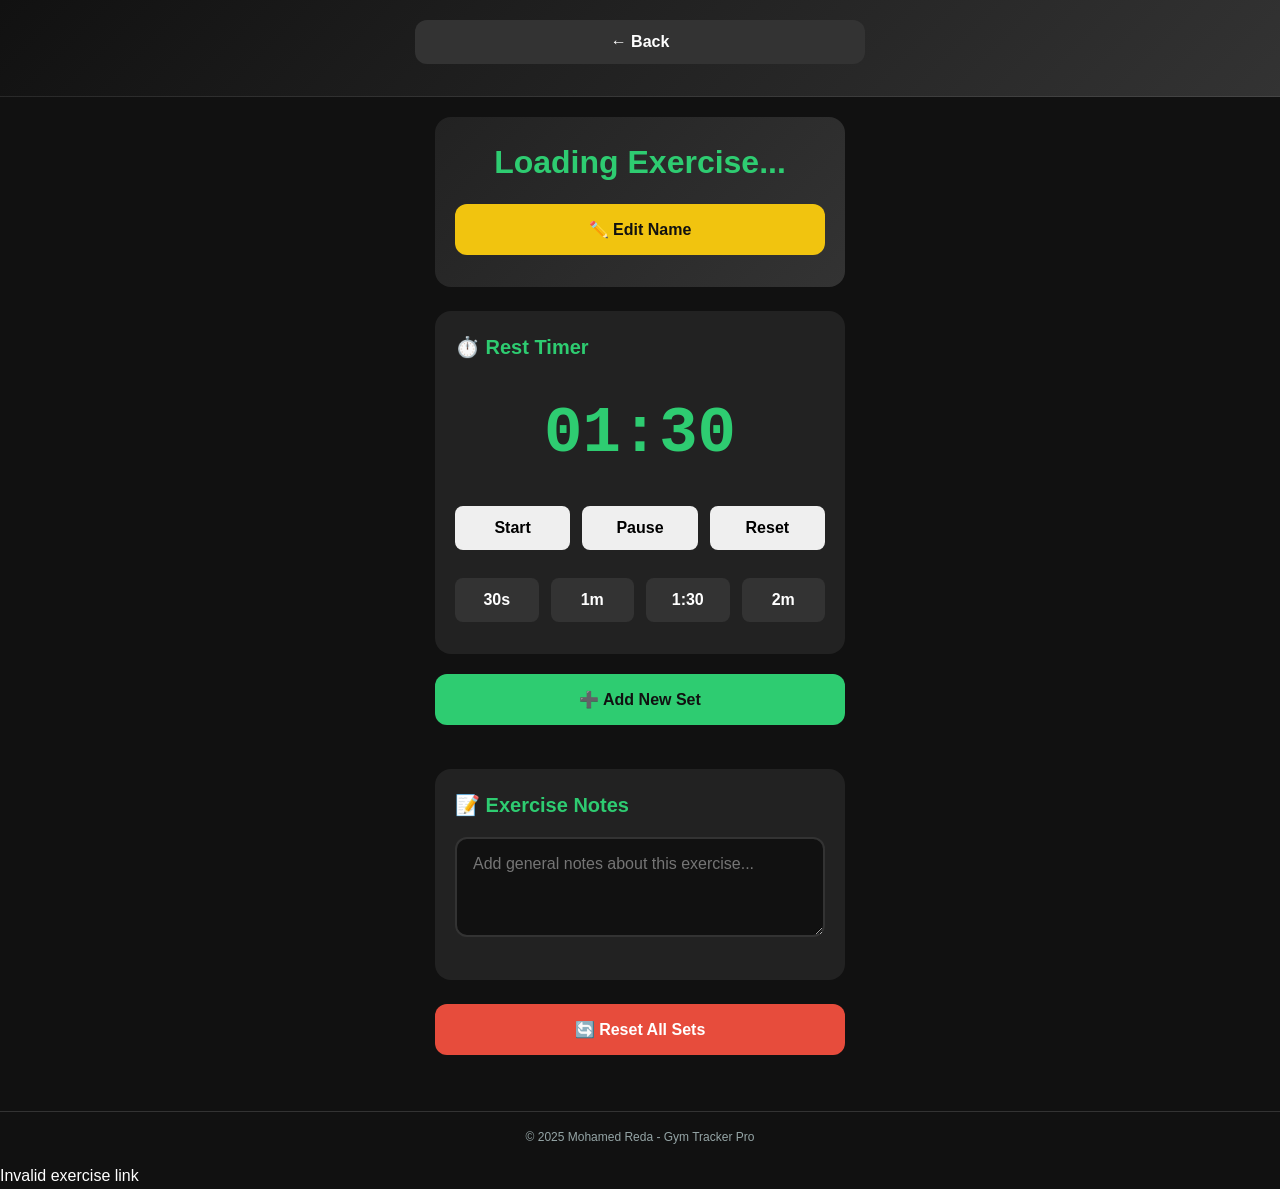
==== commit 49623800: "final updates Updating had done" ====
--- a/exercise.html
+++ b/exercise.html
@@ -1,84 +1,114 @@
 <!DOCTYPE html>
 <html lang="en">
-<head>
-    <meta charset="UTF-8">
-    <meta name="viewport" content="width=device-width, initial-scale=1.0">
-    <meta name="theme-color" content="#2ecc71">
-    <link rel="manifest" href="manifest.json">
-    <meta name="apple-mobile-web-app-capable" content="yes">
-    <meta name="mobile-web-app-capable" content="yes">
-    
+  <head>
+    <meta charset="UTF-8" />
+    <meta name="viewport" content="width=device-width, initial-scale=1.0" />
+    <meta name="theme-color" content="#2ecc71" />
+    <link rel="manifest" href="manifest.json" />
+    <meta name="apple-mobile-web-app-capable" content="yes" />
+
     <title>Exercise Details</title>
-    <link rel="stylesheet" href="style.css">
-</head>
-<body>
+    <link rel="stylesheet" href="style.css" />
+  </head>
+  <body>
+    <header class="page-header">
+      <div class="header-content">
+        <button class="back-btn" onclick="goBack()">← Back</button>
+      </div>
+    </header>
 
-<header class="page-header">
-    <div class="header-content">
-        <button class="back-btn" onclick="goBack()">← Back</button>
-        <h1>💪 Exercise</h1>
-    </div>
-</header>
-
-<div class="container">
-    <div class="exercise-header">
+    <div class="container">
+      <div class="exercise-header">
         <h1 id="exerciseTitle">Loading Exercise...</h1>
         <button id="editName" class="edit-btn">✏️ Edit Name</button>
-    </div>
+      </div>
 
-    <!-- Timer Section -->
-    <div class="timer-box">
+      <!-- Timer Section -->
+      <div class="timer-box">
         <h2>⏱️ Rest Timer</h2>
         <div class="timer-display" id="timerDisplay">01:30</div>
         <div class="timer-controls">
-            <button class="timer-btn" id="timerStart">Start</button>
-            <button class="timer-btn" id="timerPause">Pause</button>
-            <button class="timer-btn" id="timerReset">Reset</button>
+          <button class="timer-btn" id="timerStart">Start</button>
+          <button class="timer-btn" id="timerPause">Pause</button>
+          <button class="timer-btn" id="timerReset">Reset</button>
         </div>
         <div class="timer-presets">
-            <button class="preset-btn" data-time="30">30s</button>
-            <button class="preset-btn" data-time="60">1m</button>
-            <button class="preset-btn" data-time="90">1:30</button>
-            <button class="preset-btn" data-time="120">2m</button>
+          <button class="preset-btn" data-time="30">30s</button>
+          <button class="preset-btn" data-time="60">1m</button>
+          <button class="preset-btn" data-time="90">1:30</button>
+          <button class="preset-btn" data-time="120">2m</button>
         </div>
+      </div>
+
+      <!-- Add New Set Button -->
+      <div class="add-set-section">
+        <button id="addSetBtn" class="primary-btn">➕ Add New Set</button>
+      </div>
+
+      <!-- Sets Container - هنا هتظهر كل المجموعات -->
+      <div id="setsContainer" class="sets-container">
+        <!-- Sets will be added here dynamically -->
+      </div>
+
+      <!-- Notes Section -->
+      <div class="notes-box">
+        <h2>📝 Exercise Notes</h2>
+        <textarea
+          id="exerciseNotes"
+          placeholder="Add general notes about this exercise..."
+        ></textarea>
+      </div>
+
+      <!-- Reset Button -->
+      <button id="reset" class="reset-btn">🔄 Reset All Sets</button>
     </div>
 
-    <!-- Sets Counter -->
-    <div class="counter-box">
-        <h2>📊 Sets</h2>
-        <div class="counter-controls">
-            <button class="btn dec-btn" id="set-dec">−</button>
-            <span class="counter-value" id="set-value">0</span>
-            <button class="btn inc-btn" id="set-inc">+</button>
+    <!-- Template for a single set (hidden) -->
+    <template id="setTemplate">
+      <div class="set-box" data-set-id="">
+        <div class="set-header">
+          <h3 class="set-number">Set #<span class="set-index">1</span></h3>
+          <button class="delete-set-btn">🗑️</button>
         </div>
-    </div>
 
-    <!-- Reps Counter -->
-    <div class="counter-box">
-        <h2>🔄 Reps</h2>
-        <div class="counter-controls">
-            <button class="btn dec-btn" id="rep-dec">−</button>
-            <span class="counter-value" id="rep-value">0</span>
-            <button class="btn inc-btn" id="rep-inc">+</button>
+        <div class="set-controls">
+          <!-- Reps Counter -->
+          <div class="set-counter">
+            <h4>Reps</h4>
+            <div class="counter-controls small">
+              <button class="btn dec-btn set-rep-dec">−</button>
+              <span class="counter-value set-rep-value">0</span>
+              <button class="btn inc-btn set-rep-inc">+</button>
+            </div>
+          </div>
+
+          <!-- Weight Input -->
+          <div class="set-weight">
+            <h4>Weight (kg)</h4>
+            <input
+              type="number"
+              step="0.1"
+              min="0"
+              placeholder="0.0"
+              class="set-weight-input"
+            />
+          </div>
         </div>
-    </div>
 
-    <!-- Weight Input -->
-    <div class="counter-box">
-        <h2>🏋️‍♂️ Weight (kg)</h2>
-        <input id="weight-input" type="number" step="0.1" min="0" placeholder="0.0" class="weight-input">
-    </div>
+        <!-- Set Notes -->
+        <div class="set-notes">
+          <textarea
+            class="set-notes-input"
+            placeholder="Set notes..."
+          ></textarea>
+        </div>
+      </div>
+    </template>
 
-    <!-- Notes Section -->
-    <div class="notes-box">
-        <h2>📝 Notes</h2>
-        <textarea id="exerciseNotes" placeholder="Add notes about this exercise..."></textarea>
-    </div>
+    <footer class="page-footer">
+      <p>© 2025 Mohamed Reda - Gym Tracker Pro</p>
+    </footer>
 
-    <!-- Reset Button Only -->
-    <button id="reset" class="reset-btn">🔄 Reset Counters</button>
-</div>
-
-<script src="app.js"></script>
-</body>
-</html>+    <script src="app.js"></script>
+  </body>
+</html>
--- a/style.css
+++ b/style.css
@@ -1,10 +1,40 @@
 /* ========================= */
-/* GYM TRACKER - MOBILE CSS */
+/* GYM TRACKER - NATURAL SCROLLING */
 /* ========================= */
 
 /* ======================== */
 /* RESET & BASE STYLES */
 /* ======================== */
+
+/* ======================== */
+/* PREVENT ZOOM ON MOBILE */
+/* ======================== */
+
+/* Prevent zoom on focus */
+input, textarea, select, button {
+    font-size: 16px !important;
+    -webkit-text-size-adjust: 100%;
+    -ms-text-size-adjust: 100%;
+    text-size-adjust: 100%;
+}
+
+/* Specific fix for counter buttons */
+.counter-controls .btn {
+    font-size: 28px !important;
+    min-height: 60px;
+}
+
+/* Prevent double-tap zoom */
+html {
+    touch-action: manipulation;
+}
+
+/* For iOS Safari */
+@supports (-webkit-touch-callout: none) {
+    input, textarea, button {
+        font-size: 16px !important;
+    }
+}
 
 * {
     margin: 0;
@@ -59,8 +89,6 @@
     font-family: -apple-system, BlinkMacSystemFont, 'Segoe UI', Roboto, Oxygen, Ubuntu, sans-serif;
     line-height: 1.6;
     min-height: 100vh;
-    padding: 0;
-    margin: 0;
     overflow-x: hidden;
 }
 
@@ -71,8 +99,8 @@
 .container {
     max-width: 450px;
     margin: 0 auto;
-    padding: var(--spacing-md);
-    padding-bottom: var(--spacing-xl);
+    padding: 20px;
+    min-height: 100vh;
 }
 
 /* ======================== */
@@ -115,14 +143,6 @@
     text-align: center;
     flex: 1;
 }
-
-.subtitle {
-    color: var(--gray);
-    font-size: 14px;
-    text-align: center;
-    margin-top: var(--spacing-xs);
-}
-
 /* ======================== */
 /* PAGE TITLES & SECTIONS */
 /* ======================== */
@@ -540,7 +560,7 @@
 
 @media (max-width: 480px) {
     .container {
-        padding: var(--spacing-sm);
+        padding: var(--spacing-md);
     }
     
     .page-header {
@@ -615,4 +635,139 @@
 .primary-btn:active,
 .action-btn:active {
     animation: pulse 0.2s ease;
+}
+/* ======================== */
+/* MULTIPLE SETS STYLES */
+/* ======================== */
+
+.add-set-section {
+    margin-bottom: var(--spacing-lg);
+}
+
+.sets-container {
+    display: flex;
+    flex-direction: column;
+    gap: var(--spacing-md);
+    margin-bottom: var(--spacing-xl);
+}
+
+.set-box {
+    background: var(--dark-light);
+    padding: var(--spacing-lg);
+    border-radius: var(--radius-lg);
+    border: 2px solid var(--dark-lighter);
+    transition: all 0.3s ease;
+}
+
+.set-box:hover {
+    border-color: var(--primary);
+    box-shadow: 0 4px 12px rgba(46, 204, 113, 0.1);
+}
+
+.set-header {
+    display: flex;
+    justify-content: space-between;
+    align-items: center;
+    margin-bottom: var(--spacing-md);
+}
+
+.set-header h3 {
+    font-size: 18px;
+    color: var(--primary);
+    margin: 0;
+}
+
+.delete-set-btn {
+    background: var(--danger);
+    color: var(--light);
+    border: none;
+    padding: 6px 12px;
+    border-radius: var(--radius-sm);
+    font-size: 12px;
+    cursor: pointer;
+    transition: all 0.2s ease;
+}
+
+.delete-set-btn:hover {
+    background: var(--danger-dark);
+}
+
+.set-controls {
+    display: grid;
+    grid-template-columns: 1fr 1fr;
+    gap: var(--spacing-lg);
+    margin-bottom: var(--spacing-md);
+}
+
+.set-counter, .set-weight {
+    text-align: center;
+}
+
+.set-counter h4, .set-weight h4 {
+    margin-bottom: var(--spacing-sm);
+    font-size: 14px;
+    color: var(--gray);
+}
+
+.counter-controls.small {
+    gap: var(--spacing-md);
+}
+
+.counter-controls.small .btn {
+    width: 40px;
+    height: 40px;
+    font-size: 20px;
+}
+
+.counter-controls.small .counter-value {
+    font-size: 28px;
+}
+
+.set-weight-input {
+    width: 100%;
+    padding: var(--spacing-md);
+    background: var(--dark);
+    border: 2px solid var(--dark-lighter);
+    border-radius: var(--radius-md);
+    color: var(--light);
+    font-size: 20px;
+    text-align: center;
+    font-weight: bold;
+}
+
+.set-notes textarea {
+    width: 100%;
+    padding: var(--spacing-sm);
+    background: var(--dark);
+    border: 1px solid var(--dark-lighter);
+    border-radius: var(--radius-sm);
+    color: var(--light);
+    font-size: 14px;
+    min-height: 60px;
+    resize: vertical;
+}
+
+/* Responsive for sets */
+@media (max-width: 480px) {
+    .set-controls {
+        grid-template-columns: 1fr;
+        gap: var(--spacing-md);
+    }
+    
+    .set-box {
+        padding: var(--spacing-md);
+    }
+}
+/* ======================== */
+/* FOOTER STYLES */
+/* ======================== */
+
+.page-footer {
+    text-align: center;
+    padding: var(--spacing-md);
+    margin-top: var(--spacing-xl);
+    color: var(--gray);
+    font-size: 12px;
+    border-top: 1px solid var(--dark-lighter);
+    background: var(--dark);
 }
